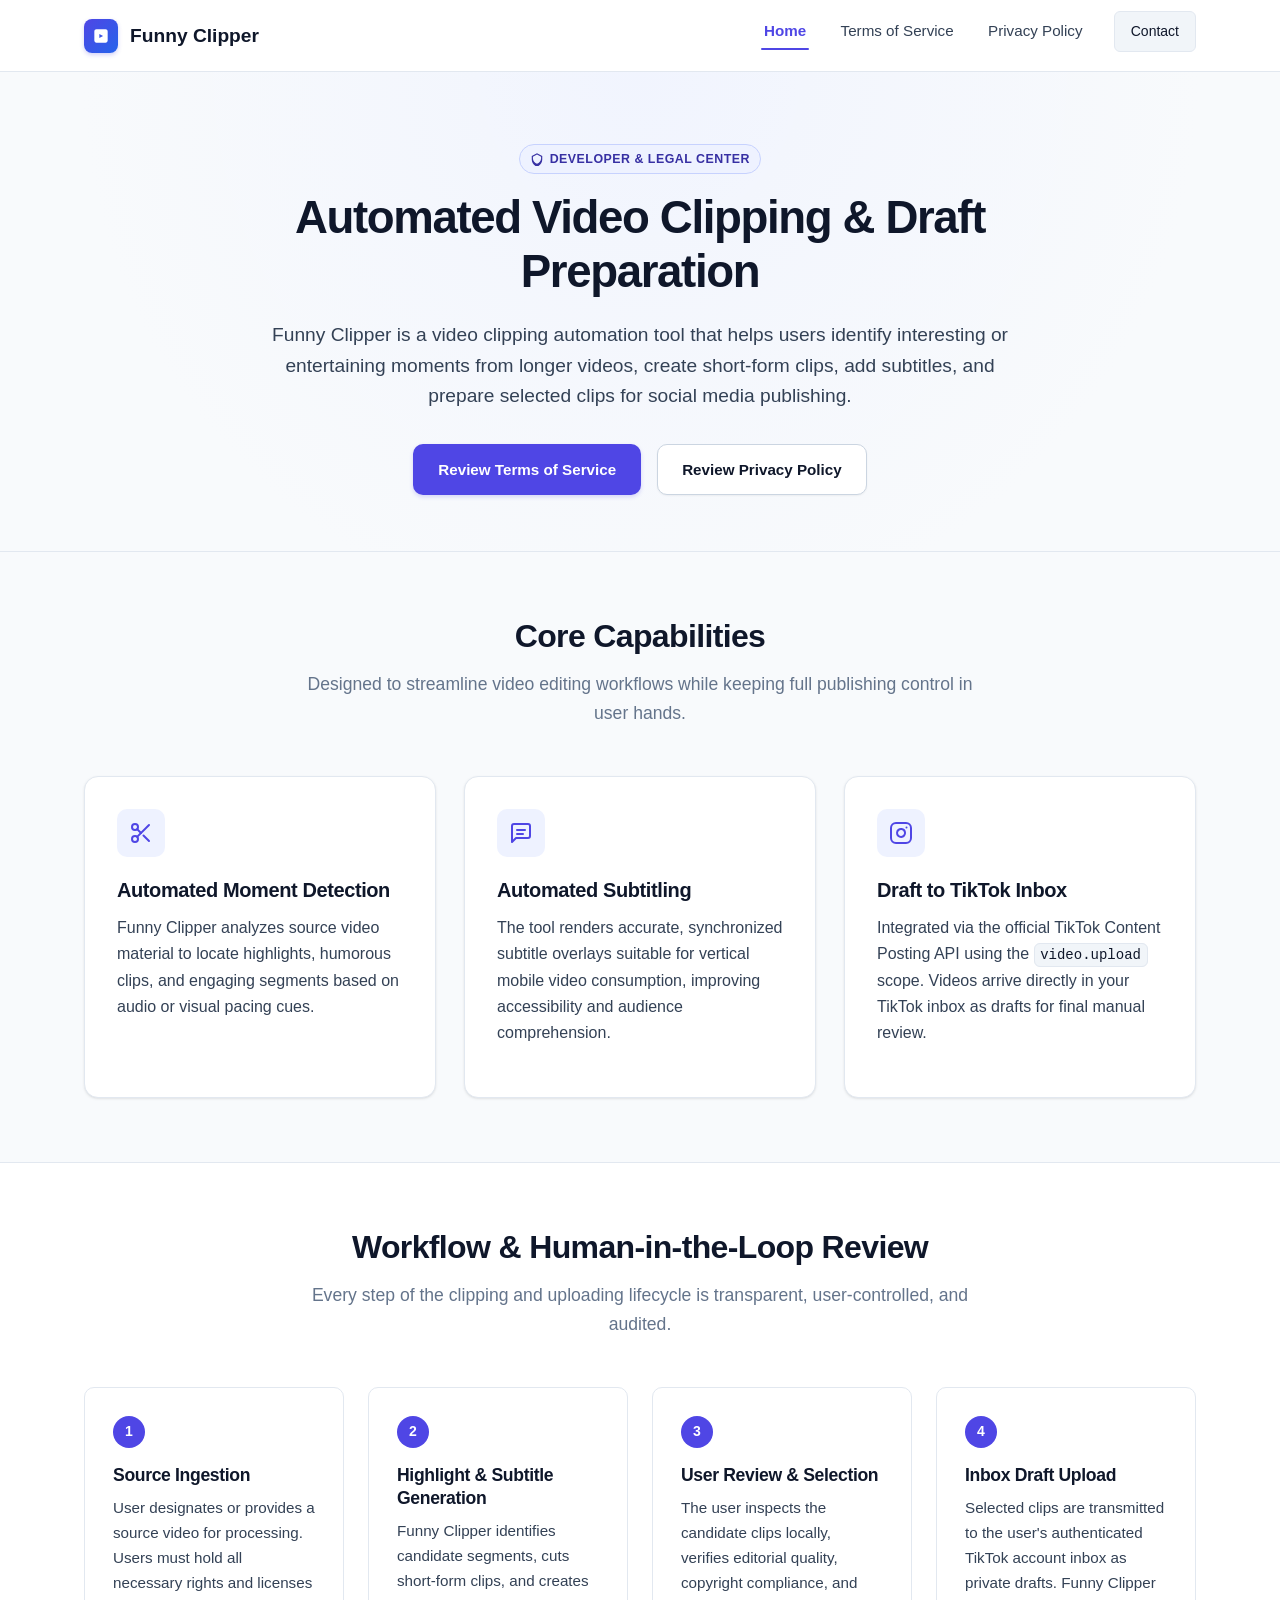
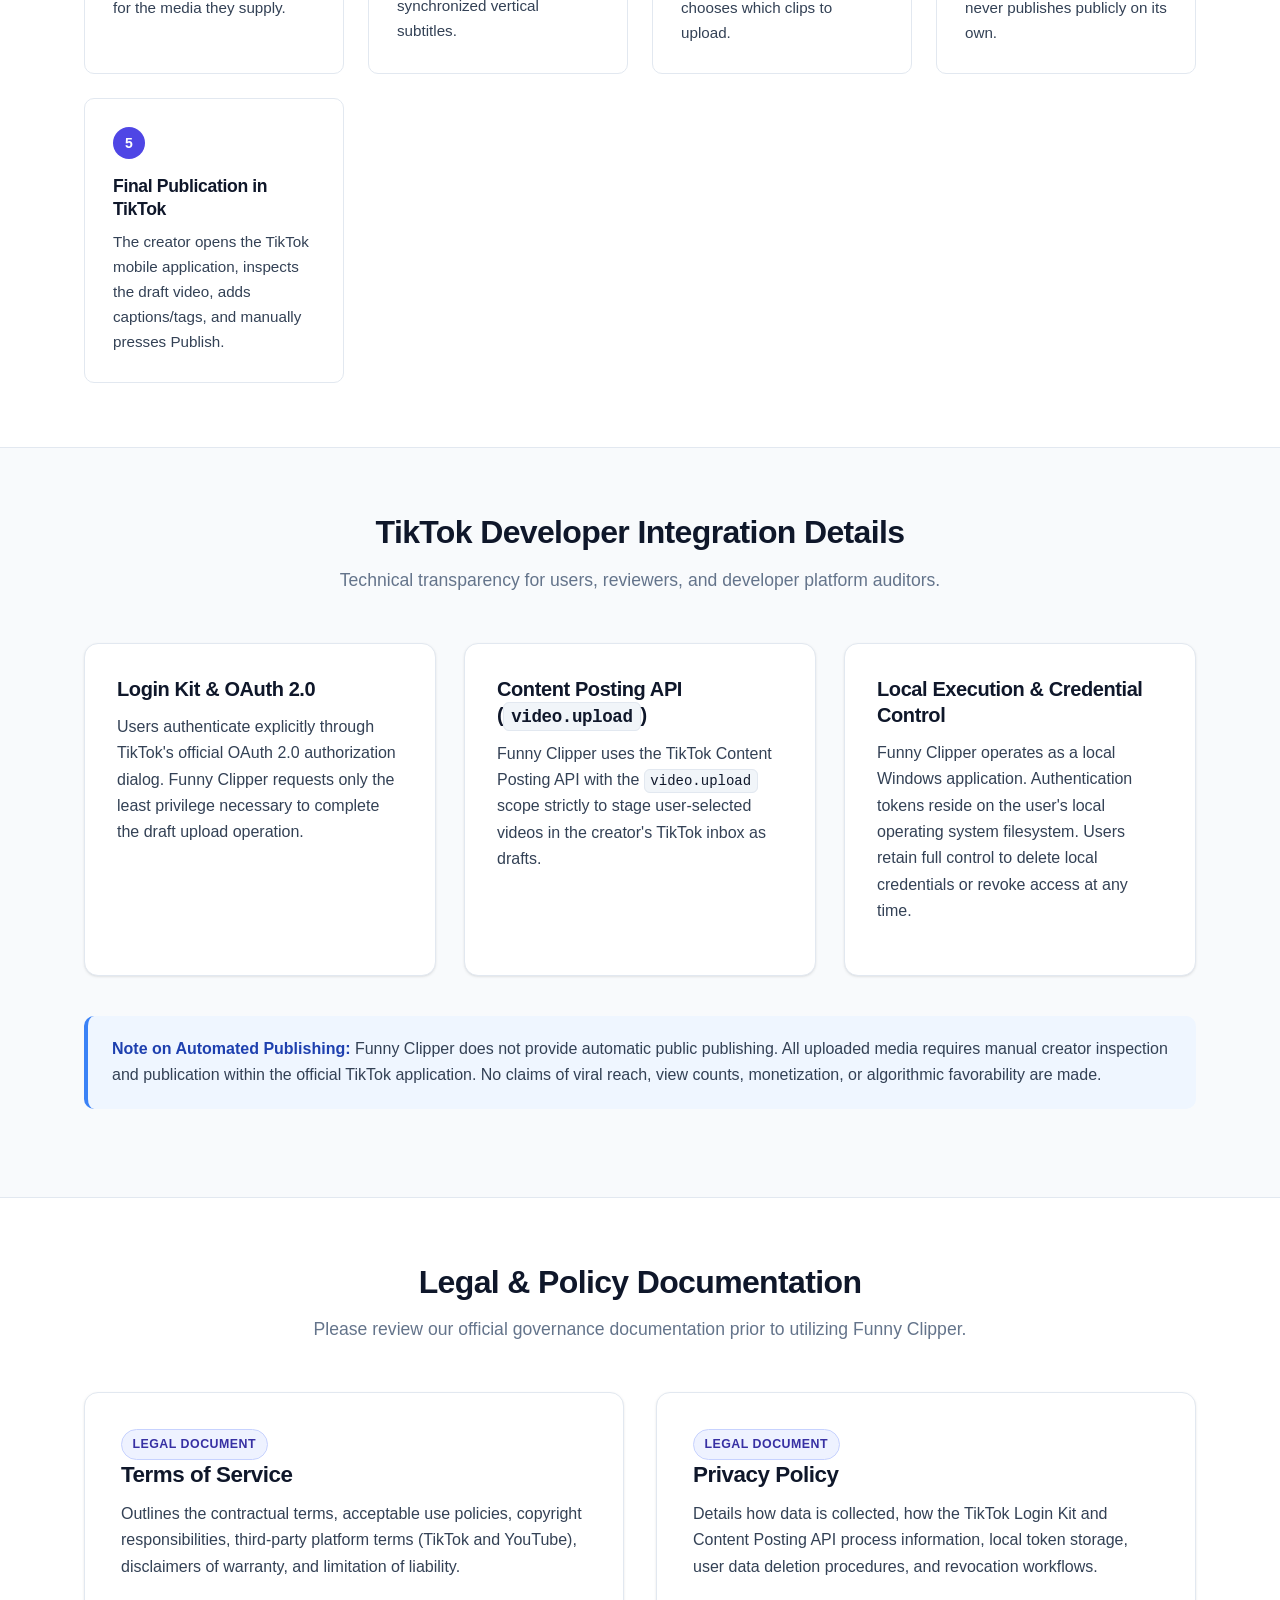
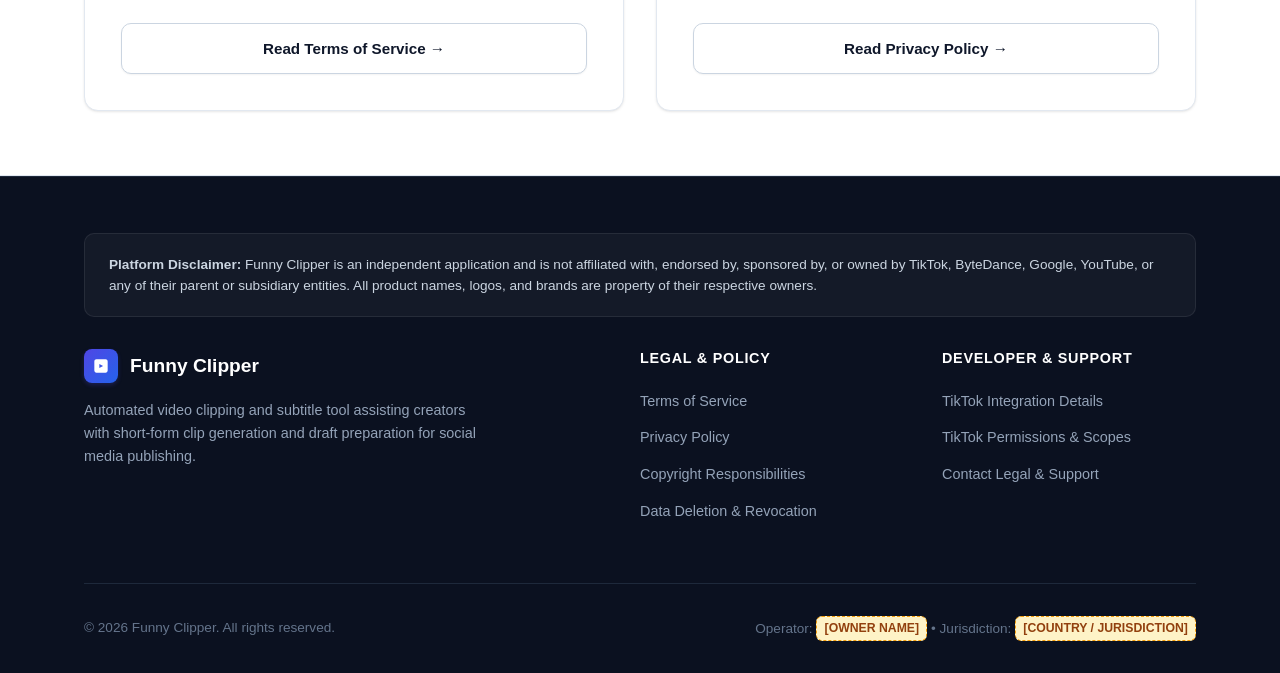
==== index.html @ 75d4d619 "-" ====
<!DOCTYPE html>
<html lang="en">
<head>
  <meta charset="UTF-8">
  <meta name="viewport" content="width=device-width, initial-scale=1.0">
  <title>Funny Clipper — Automated Video Clipping & Publishing Tool</title>
  <meta name="description" content="Funny Clipper is a video clipping automation tool that helps users identify interesting moments from longer videos, create short-form clips, add subtitles, and prepare selected clips for social media publishing.">
  
  <!-- Canonical Placeholder for GitHub Pages -->
  <!-- Replace [GITHUB_USERNAME] with your actual GitHub username upon deployment -->
  <link rel="canonical" href="https://[GITHUB_USERNAME].github.io/funny-clipper/">
  
  <!-- Open Graph Meta Tags -->
  <meta property="og:title" content="Funny Clipper — Automated Video Clipping & Publishing Tool">
  <meta property="og:description" content="Identify interesting moments from longer videos, create short-form clips, add subtitles, and prepare clips for social media publishing.">
  <meta property="og:type" content="website">
  <meta property="og:url" content="https://[GITHUB_USERNAME].github.io/funny-clipper/">
  <meta property="og:site_name" content="Funny Clipper">
  
  <!-- Favicon (Inline SVG Data URI) -->
  <link rel="icon" type="image/svg+xml" href="data:image/svg+xml,%3Csvg xmlns='http://www.w3.org/2000/svg' viewBox='0 0 24 24' fill='%234f46e5'%3E%3Cpath d='M19.5 7.5L14 2H6c-1.1 0-2 .9-2 2v16c0 1.1.9 2 2 2h12c1.1 0 2-.9 2-2V7.5zM14 3.5l4 4H14V3.5zM10.5 17.5v-7l5.5 3.5-5.5 3.5z'/%3E%3C/svg%3E">
  
  <!-- Stylesheet -->
  <link rel="stylesheet" href="assets/css/style.css">
</head>
<body>

  <!-- Site Header -->
  <header class="site-header">
    <div class="container header-container">
      <a href="index.html" class="brand-logo" aria-label="Funny Clipper Home">
        <span class="brand-icon">
          <svg viewBox="0 0 24 24" fill="currentColor" aria-hidden="true">
            <path d="M4 6.5C4 5.12 5.12 4 6.5 4h11C18.88 4 20 5.12 20 6.5v11c0 1.38-1.12 2.5-2.5 2.5h-11C5.12 20 4 18.88 4 17.5v-11zm6 3v5l4.5-2.5L10 9.5z"/>
          </svg>
        </span>
        <span>Funny Clipper</span>
      </a>

      <button class="nav-toggle" aria-label="Toggle navigation menu" aria-expanded="false">
        <svg width="24" height="24" viewBox="0 0 24 24" fill="none" stroke="currentColor" stroke-width="2" stroke-linecap="round" stroke-linejoin="round">
          <line x1="3" y1="12" x2="21" y2="12"></line>
          <line x1="3" y1="6" x2="21" y2="6"></line>
          <line x1="3" y1="18" x2="21" y2="18"></line>
        </svg>
      </button>

      <nav aria-label="Main Navigation">
        <ul class="nav-menu">
          <li><a href="index.html" class="nav-link active">Home</a></li>
          <li><a href="terms.html" class="nav-link">Terms of Service</a></li>
          <li><a href="privacy.html" class="nav-link">Privacy Policy</a></li>
          <li>
            <a href="terms.html#contact" class="nav-cta">
              <span>Contact</span>
            </a>
          </li>
        </ul>
      </nav>
    </div>
  </header>

  <main id="main-content">
    <!-- Hero Section -->
    <section class="hero-section">
      <div class="container hero-content">
        <div class="badge">
          <svg width="14" height="14" viewBox="0 0 24 24" fill="currentColor">
            <path d="M12 2L3 7v6c0 5.55 3.84 10.74 9 12 5.16-1.26 9-6.45 9-12V7l-9-5zm0 18c-3.75-1-6.9-4.75-7-9V8.3l7-3.89 7 3.89V11c-.1 4.25-3.25 8-7 9z"/>
          </svg>
          Developer &amp; Legal Center
        </div>
        <h1 class="hero-title">Automated Video Clipping &amp; Draft Preparation</h1>
        <p class="hero-subtitle">
          Funny Clipper is a video clipping automation tool that helps users identify interesting or entertaining moments from longer videos, create short-form clips, add subtitles, and prepare selected clips for social media publishing.
        </p>
        <div class="hero-actions">
          <a href="terms.html" class="btn btn-primary">Review Terms of Service</a>
          <a href="privacy.html" class="btn btn-secondary">Review Privacy Policy</a>
        </div>
      </div>
    </section>

    <!-- Product Overview Section -->
    <section class="section">
      <div class="container">
        <div class="section-header">
          <h2>Core Capabilities</h2>
          <p>Designed to streamline video editing workflows while keeping full publishing control in user hands.</p>
        </div>

        <div class="card-grid">
          <div class="feature-card">
            <div class="feature-icon-wrapper">
              <svg width="24" height="24" viewBox="0 0 24 24" fill="none" stroke="currentColor" stroke-width="2" stroke-linecap="round" stroke-linejoin="round">
                <circle cx="6" cy="6" r="3"></circle>
                <circle cx="6" cy="18" r="3"></circle>
                <line x1="20" y1="4" x2="8.12" y2="15.88"></line>
                <line x1="14.47" y1="14.48" x2="20" y2="20"></line>
                <line x1="8.12" y1="8.12" x2="12" y2="12"></line>
              </svg>
            </div>
            <h3>Automated Moment Detection</h3>
            <p>
              Funny Clipper analyzes source video material to locate highlights, humorous clips, and engaging segments based on audio or visual pacing cues.
            </p>
          </div>

          <div class="feature-card">
            <div class="feature-icon-wrapper">
              <svg width="24" height="24" viewBox="0 0 24 24" fill="none" stroke="currentColor" stroke-width="2" stroke-linecap="round" stroke-linejoin="round">
                <path d="M21 15a2 2 0 0 1-2 2H7l-4 4V5a2 2 0 0 1 2-2h14a2 2 0 0 1 2 2z"></path>
                <line x1="8" y1="9" x2="16" y2="9"></line>
                <line x1="8" y1="13" x2="14" y2="13"></line>
              </svg>
            </div>
            <h3>Automated Subtitling</h3>
            <p>
              The tool renders accurate, synchronized subtitle overlays suitable for vertical mobile video consumption, improving accessibility and audience comprehension.
            </p>
          </div>

          <div class="feature-card">
            <div class="feature-icon-wrapper">
              <svg width="24" height="24" viewBox="0 0 24 24" fill="none" stroke="currentColor" stroke-width="2" stroke-linecap="round" stroke-linejoin="round">
                <rect x="2" y="2" width="20" height="20" rx="5" ry="5"></rect>
                <path d="M16 11.37A4 4 0 1 1 12.63 8 4 4 0 0 1 16 11.37z"></path>
                <line x1="17.5" y1="6.5" x2="17.51" y2="6.5"></line>
              </svg>
            </div>
            <h3>Draft to TikTok Inbox</h3>
            <p>
              Integrated via the official TikTok Content Posting API using the <code>video.upload</code> scope. Videos arrive directly in your TikTok inbox as drafts for final manual review.
            </p>
          </div>
        </div>
      </div>
    </section>

    <!-- Workflow Section -->
    <section class="section section-alt">
      <div class="container">
        <div class="section-header">
          <h2>Workflow &amp; Human-in-the-Loop Review</h2>
          <p>Every step of the clipping and uploading lifecycle is transparent, user-controlled, and audited.</p>
        </div>

        <div class="workflow-grid">
          <div class="workflow-step">
            <div class="step-number">1</div>
            <h3>Source Ingestion</h3>
            <p>User designates or provides a source video for processing. Users must hold all necessary rights and licenses for the media they supply.</p>
          </div>

          <div class="workflow-step">
            <div class="step-number">2</div>
            <h3>Highlight &amp; Subtitle Generation</h3>
            <p>Funny Clipper identifies candidate segments, cuts short-form clips, and creates synchronized vertical subtitles.</p>
          </div>

          <div class="workflow-step">
            <div class="step-number">3</div>
            <h3>User Review &amp; Selection</h3>
            <p>The user inspects the candidate clips locally, verifies editorial quality, copyright compliance, and chooses which clips to upload.</p>
          </div>

          <div class="workflow-step">
            <div class="step-number">4</div>
            <h3>Inbox Draft Upload</h3>
            <p>Selected clips are transmitted to the user's authenticated TikTok account inbox as private drafts. Funny Clipper never publishes publicly on its own.</p>
          </div>

          <div class="workflow-step">
            <div class="step-number">5</div>
            <h3>Final Publication in TikTok</h3>
            <p>The creator opens the TikTok mobile application, inspects the draft video, adds captions/tags, and manually presses Publish.</p>
          </div>
        </div>
      </div>
    </section>

    <!-- TikTok Integration Architecture -->
    <section class="section">
      <div class="container">
        <div class="section-header">
          <h2>TikTok Developer Integration Details</h2>
          <p>Technical transparency for users, reviewers, and developer platform auditors.</p>
        </div>

        <div class="card-grid">
          <div class="feature-card">
            <h3>Login Kit &amp; OAuth 2.0</h3>
            <p>
              Users authenticate explicitly through TikTok's official OAuth 2.0 authorization dialog. Funny Clipper requests only the least privilege necessary to complete the draft upload operation.
            </p>
          </div>

          <div class="feature-card">
            <h3>Content Posting API (<code>video.upload</code>)</h3>
            <p>
              Funny Clipper uses the TikTok Content Posting API with the <code>video.upload</code> scope strictly to stage user-selected videos in the creator's TikTok inbox as drafts.
            </p>
          </div>

          <div class="feature-card">
            <h3>Local Execution &amp; Credential Control</h3>
            <p>
              Funny Clipper operates as a local Windows application. Authentication tokens reside on the user's local operating system filesystem. Users retain full control to delete local credentials or revoke access at any time.
            </p>
          </div>
        </div>

        <div class="callout callout-info" style="margin-top: 2.5rem;">
          <p>
            <strong>Note on Automated Publishing:</strong> Funny Clipper does not provide automatic public publishing. All uploaded media requires manual creator inspection and publication within the official TikTok application. No claims of viral reach, view counts, monetization, or algorithmic favorability are made.
          </p>
        </div>
      </div>
    </section>

    <!-- Legal Documentation Directory -->
    <section class="section section-alt">
      <div class="container">
        <div class="section-header">
          <h2>Legal &amp; Policy Documentation</h2>
          <p>Please review our official governance documentation prior to utilizing Funny Clipper.</p>
        </div>

        <div class="legal-nav-grid">
          <div class="legal-card">
            <div>
              <span class="badge">Legal Document</span>
              <h3>Terms of Service</h3>
              <p>
                Outlines the contractual terms, acceptable use policies, copyright responsibilities, third-party platform terms (TikTok and YouTube), disclaimers of warranty, and limitation of liability.
              </p>
            </div>
            <a href="terms.html" class="btn btn-secondary" style="margin-top: 1.5rem;">Read Terms of Service &rarr;</a>
          </div>

          <div class="legal-card">
            <div>
              <span class="badge">Legal Document</span>
              <h3>Privacy Policy</h3>
              <p>
                Details how data is collected, how the TikTok Login Kit and Content Posting API process information, local token storage, user data deletion procedures, and revocation workflows.
              </p>
            </div>
            <a href="privacy.html" class="btn btn-secondary" style="margin-top: 1.5rem;">Read Privacy Policy &rarr;</a>
          </div>
        </div>
      </div>
    </section>
  </main>

  <!-- Back to Top Button -->
  <button class="back-to-top" aria-label="Back to top">
    <svg viewBox="0 0 24 24" fill="none" stroke="currentColor" stroke-width="2.5" stroke-linecap="round" stroke-linejoin="round">
      <polyline points="18 15 12 9 6 15"></polyline>
    </svg>
  </button>

  <!-- Site Footer -->
  <footer class="site-footer">
    <div class="container">
      <!-- Legal Disclaimer Banner -->
      <div class="footer-disclaimer-box">
        <p>
          <strong>Platform Disclaimer:</strong> Funny Clipper is an independent application and is not affiliated with, endorsed by, sponsored by, or owned by TikTok, ByteDance, Google, YouTube, or any of their parent or subsidiary entities. All product names, logos, and brands are property of their respective owners.
        </p>
      </div>

      <div class="footer-grid">
        <div class="footer-brand">
          <a href="index.html" class="brand-logo">
            <span class="brand-icon">
              <svg viewBox="0 0 24 24" fill="currentColor">
                <path d="M4 6.5C4 5.12 5.12 4 6.5 4h11C18.88 4 20 5.12 20 6.5v11c0 1.38-1.12 2.5-2.5 2.5h-11C5.12 20 4 18.88 4 17.5v-11zm6 3v5l4.5-2.5L10 9.5z"/>
              </svg>
            </span>
            <span>Funny Clipper</span>
          </a>
          <p>
            Automated video clipping and subtitle tool assisting creators with short-form clip generation and draft preparation for social media publishing.
          </p>
        </div>

        <div class="footer-nav-col">
          <h4>Legal &amp; Policy</h4>
          <ul class="footer-links">
            <li><a href="terms.html">Terms of Service</a></li>
            <li><a href="privacy.html">Privacy Policy</a></li>
            <li><a href="terms.html#copyright">Copyright Responsibilities</a></li>
            <li><a href="privacy.html#deletion">Data Deletion &amp; Revocation</a></li>
          </ul>
        </div>

        <div class="footer-nav-col">
          <h4>Developer &amp; Support</h4>
          <ul class="footer-links">
            <li><a href="terms.html#tiktok">TikTok Integration Details</a></li>
            <li><a href="privacy.html#tiktok-permissions">TikTok Permissions &amp; Scopes</a></li>
            <li><a href="terms.html#contact">Contact Legal &amp; Support</a></li>
          </ul>
        </div>
      </div>

      <div class="footer-bottom">
        <div>
          &copy; <span id="current-year">2026</span> Funny Clipper. All rights reserved.
        </div>
        <div>
          Operator: <span class="placeholder">[OWNER NAME]</span> &bull; Jurisdiction: <span class="placeholder">[COUNTRY / JURISDICTION]</span>
        </div>
      </div>
    </div>
  </footer>

  <script src="assets/js/main.js"></script>
</body>
</html>
---- assets/css/style.css ----
/* ==========================================================================
   Funny Clipper — Legal & Documentation Website Stylesheet
   Design: Modern SaaS, Minimalist, Dark Navy Typography, Purple/Blue Accent
   Compatible with GitHub Pages static hosting
   ========================================================================== */

/* --------------------------------------------------------------------------
   CSS Variables & Design Tokens
   -------------------------------------------------------------------------- */
:root {
  --bg-body: #f8fafc;
  --bg-surface: #ffffff;
  --bg-surface-elevated: #f1f5f9;
  --bg-surface-subtle: #f8fafc;
  
  --text-primary: #0f172a;       /* Dark navy primary */
  --text-secondary: #334155;     /* Dark navy slate secondary */
  --text-muted: #64748b;         /* Muted slate */
  --text-inverse: #ffffff;
  
  --primary: #4f46e5;           /* Indigo accent */
  --primary-hover: #4338ca;
  --primary-light: #eef2ff;
  --primary-border: #c7d2fe;
  
  --accent: #2563eb;            /* Subtle blue secondary accent */
  --accent-light: #eff6ff;
  
  --border-light: #e2e8f0;
  --border-medium: #cbd5e1;
  --border-focus: #4f46e5;
  
  --badge-bg: #eef2ff;
  --badge-text: #3730a3;
  --placeholder-bg: #fef3c7;
  --placeholder-text: #92400e;
  --placeholder-border: #f59e0b;
  
  --callout-info-bg: #eff6ff;
  --callout-info-border: #3b82f6;
  --callout-warning-bg: #fffbeb;
  --callout-warning-border: #f59e0b;
  
  --shadow-xs: 0 1px 2px 0 rgb(0 0 0 / 0.05);
  --shadow-sm: 0 1px 3px 0 rgb(0 0 0 / 0.08), 0 1px 2px -1px rgb(0 0 0 / 0.08);
  --shadow-md: 0 4px 6px -1px rgb(0 0 0 / 0.07), 0 2px 4px -2px rgb(0 0 0 / 0.07);
  --shadow-lg: 0 10px 15px -3px rgb(0 0 0 / 0.08), 0 4px 6px -4px rgb(0 0 0 / 0.08);
  
  --font-family-base: -apple-system, BlinkMacSystemFont, "Segoe UI", Roboto, "Helvetica Neue", Arial, sans-serif;
  --font-family-mono: ui-monospace, SFMono-Regular, Menlo, Monaco, Consolas, "Liberation Mono", "Courier New", monospace;
  
  --container-max-width: 1160px;
  --legal-container-width: 1200px;
  --header-height: 72px;
  --radius-sm: 6px;
  --radius-md: 10px;
  --radius-lg: 14px;
}

/* --------------------------------------------------------------------------
   Reset & Base Styles
   -------------------------------------------------------------------------- */
*, *::before, *::after {
  box-sizing: border-box;
  margin: 0;
  padding: 0;
}

html {
  font-size: 16px;
  scroll-behavior: smooth;
  scroll-padding-top: 90px;
  -webkit-text-size-adjust: 100%;
}

body {
  font-family: var(--font-family-base);
  color: var(--text-primary);
  background-color: var(--bg-body);
  line-height: 1.65;
  font-weight: 400;
  display: flex;
  flex-direction: column;
  min-height: 100vh;
  -webkit-font-smoothing: antialiased;
  -moz-osx-font-smoothing: grayscale;
}

img, svg {
  display: block;
  max-width: 100%;
}

a {
  color: var(--primary);
  text-decoration: none;
  transition: color 0.15s ease, border-color 0.15s ease;
}

a:hover {
  color: var(--primary-hover);
}

p {
  margin-bottom: 1.15rem;
  color: var(--text-secondary);
}

h1, h2, h3, h4, h5, h6 {
  color: var(--text-primary);
  line-height: 1.3;
  font-weight: 700;
  letter-spacing: -0.02em;
}

h1 { font-size: 2.25rem; margin-bottom: 1rem; }
h2 { font-size: 1.65rem; margin-top: 2rem; margin-bottom: 0.85rem; }
h3 { font-size: 1.25rem; margin-top: 1.5rem; margin-bottom: 0.5rem; }
h4 { font-size: 1.05rem; margin-top: 1.25rem; margin-bottom: 0.5rem; }

ul, ol {
  margin-bottom: 1.25rem;
  padding-left: 1.5rem;
  color: var(--text-secondary);
}

li {
  margin-bottom: 0.5rem;
}

code {
  font-family: var(--font-family-mono);
  font-size: 0.875em;
  background-color: var(--bg-surface-elevated);
  padding: 0.2em 0.4em;
  border-radius: var(--radius-sm);
  color: var(--text-primary);
  border: 1px solid var(--border-light);
}

/* --------------------------------------------------------------------------
   Layout & Container
   -------------------------------------------------------------------------- */
.container {
  width: 100%;
  max-width: var(--container-max-width);
  margin-left: auto;
  margin-right: auto;
  padding-left: 1.5rem;
  padding-right: 1.5rem;
}

.legal-container {
  width: 100%;
  max-width: var(--legal-container-width);
  margin-left: auto;
  margin-right: auto;
  padding-left: 1.5rem;
  padding-right: 1.5rem;
}

main {
  flex: 1 0 auto;
}

/* --------------------------------------------------------------------------
   Header & Navigation
   -------------------------------------------------------------------------- */
.site-header {
  position: sticky;
  top: 0;
  z-index: 1000;
  background-color: rgba(255, 255, 255, 0.94);
  backdrop-filter: blur(8px);
  -webkit-backdrop-filter: blur(8px);
  border-bottom: 1px solid var(--border-light);
  height: var(--header-height);
}

.header-container {
  display: flex;
  align-items: center;
  justify-content: space-between;
  height: 100%;
}

.brand-logo {
  display: flex;
  align-items: center;
  gap: 0.75rem;
  font-weight: 700;
  font-size: 1.2rem;
  color: var(--text-primary);
  text-decoration: none;
}

.brand-icon {
  width: 34px;
  height: 34px;
  background: linear-gradient(135deg, var(--primary) 0%, var(--accent) 100%);
  color: white;
  border-radius: 8px;
  display: flex;
  align-items: center;
  justify-content: center;
  box-shadow: 0 2px 4px rgba(79, 70, 229, 0.25);
}

.brand-icon svg {
  width: 20px;
  height: 20px;
}

.nav-menu {
  display: flex;
  align-items: center;
  gap: 1.75rem;
  list-style: none;
  padding: 0;
  margin: 0;
}

.nav-link {
  color: var(--text-secondary);
  font-weight: 500;
  font-size: 0.95rem;
  padding: 0.4rem 0.2rem;
  position: relative;
  transition: color 0.15s ease;
}

.nav-link:hover {
  color: var(--primary);
}

.nav-link.active {
  color: var(--primary);
  font-weight: 600;
}

.nav-link.active::after {
  content: "";
  position: absolute;
  bottom: -4px;
  left: 0;
  width: 100%;
  height: 2px;
  background-color: var(--primary);
  border-radius: 2px;
}

.nav-cta {
  display: inline-flex;
  align-items: center;
  gap: 0.4rem;
  padding: 0.5rem 1rem;
  border-radius: var(--radius-sm);
  background-color: var(--bg-surface-elevated);
  color: var(--text-primary);
  border: 1px solid var(--border-light);
  font-size: 0.875rem;
  font-weight: 500;
  transition: all 0.15s ease;
}

.nav-cta:hover {
  background-color: var(--border-light);
  color: var(--text-primary);
}

.nav-toggle {
  display: none;
  background: none;
  border: none;
  cursor: pointer;
  padding: 0.5rem;
  color: var(--text-primary);
}

/* --------------------------------------------------------------------------
   Badges, Callouts & Placeholders
   -------------------------------------------------------------------------- */
.badge {
  display: inline-flex;
  align-items: center;
  gap: 0.35rem;
  padding: 0.25rem 0.65rem;
  font-size: 0.775rem;
  font-weight: 600;
  text-transform: uppercase;
  letter-spacing: 0.04em;
  border-radius: 9999px;
  background-color: var(--badge-bg);
  color: var(--badge-text);
  border: 1px solid var(--primary-border);
}

.placeholder {
  display: inline-block;
  background-color: var(--placeholder-bg);
  color: var(--placeholder-text);
  border: 1px dashed var(--placeholder-border);
  padding: 0.1rem 0.45rem;
  border-radius: var(--radius-sm);
  font-weight: 600;
  font-size: 0.9em;
}

.callout {
  padding: 1.25rem 1.5rem;
  border-radius: var(--radius-md);
  margin: 1.5rem 0;
  border-left: 4px solid var(--border-medium);
  background-color: var(--bg-surface-elevated);
}

.callout p:last-child {
  margin-bottom: 0;
}

.callout-info {
  background-color: var(--callout-info-bg);
  border-left-color: var(--callout-info-border);
}

.callout-info strong {
  color: #1e40af;
}

.callout-warning {
  background-color: var(--callout-warning-bg);
  border-left-color: var(--callout-warning-border);
}

.callout-warning strong {
  color: #92400e;
}

/* --------------------------------------------------------------------------
   Homepage Sections
   -------------------------------------------------------------------------- */
.hero-section {
  padding: 4.5rem 0 3.5rem;
  text-align: center;
  background: radial-gradient(circle at 50% 0%, rgba(238, 242, 255, 0.7) 0%, rgba(248, 250, 252, 0) 70%);
  border-bottom: 1px solid var(--border-light);
}

.hero-content {
  max-width: 800px;
  margin: 0 auto;
}

.hero-title {
  font-size: 2.85rem;
  font-weight: 800;
  letter-spacing: -0.03em;
  color: var(--text-primary);
  margin-top: 1rem;
  margin-bottom: 1.25rem;
  line-height: 1.2;
}

.hero-subtitle {
  font-size: 1.2rem;
  color: var(--text-secondary);
  line-height: 1.6;
  margin-bottom: 2rem;
}

.hero-actions {
  display: flex;
  justify-content: center;
  gap: 1rem;
  flex-wrap: wrap;
}

.btn {
  display: inline-flex;
  align-items: center;
  justify-content: center;
  gap: 0.5rem;
  font-weight: 600;
  font-size: 0.95rem;
  padding: 0.75rem 1.5rem;
  border-radius: var(--radius-md);
  cursor: pointer;
  transition: all 0.15s ease;
  text-decoration: none;
  border: 1px solid transparent;
}

.btn-primary {
  background-color: var(--primary);
  color: var(--text-inverse);
  box-shadow: 0 2px 4px rgba(79, 70, 229, 0.2);
}

.btn-primary:hover {
  background-color: var(--primary-hover);
  color: var(--text-inverse);
}

.btn-secondary {
  background-color: var(--bg-surface);
  color: var(--text-primary);
  border-color: var(--border-medium);
  box-shadow: var(--shadow-xs);
}

.btn-secondary:hover {
  background-color: var(--bg-surface-elevated);
  border-color: var(--text-muted);
  color: var(--text-primary);
}

/* Feature & Architecture Cards */
.section {
  padding: 4rem 0;
}

.section-alt {
  background-color: var(--bg-surface);
  border-top: 1px solid var(--border-light);
  border-bottom: 1px solid var(--border-light);
}

.section-header {
  text-align: center;
  max-width: 700px;
  margin: 0 auto 3rem;
}

.section-header h2 {
  font-size: 2rem;
  margin-top: 0;
  margin-bottom: 0.75rem;
}

.section-header p {
  font-size: 1.1rem;
  color: var(--text-muted);
}

.card-grid {
  display: grid;
  grid-template-columns: repeat(auto-fit, minmax(320px, 1fr));
  gap: 1.75rem;
}

.feature-card {
  background-color: var(--bg-surface);
  border: 1px solid var(--border-light);
  border-radius: var(--radius-lg);
  padding: 2rem;
  box-shadow: var(--shadow-sm);
  transition: transform 0.15s ease, box-shadow 0.15s ease;
}

.feature-card:hover {
  box-shadow: var(--shadow-md);
}

.feature-icon-wrapper {
  width: 48px;
  height: 48px;
  border-radius: var(--radius-md);
  background-color: var(--primary-light);
  color: var(--primary);
  display: flex;
  align-items: center;
  justify-content: center;
  margin-bottom: 1.25rem;
}

.feature-card h3 {
  margin-top: 0;
  font-size: 1.25rem;
  margin-bottom: 0.75rem;
}

/* Workflow Step Items */
.workflow-grid {
  display: grid;
  grid-template-columns: repeat(auto-fit, minmax(240px, 1fr));
  gap: 1.5rem;
  margin-top: 2rem;
}

.workflow-step {
  background-color: var(--bg-surface);
  border: 1px solid var(--border-light);
  border-radius: var(--radius-md);
  padding: 1.75rem;
  position: relative;
}

.step-number {
  width: 32px;
  height: 32px;
  border-radius: 50%;
  background-color: var(--primary);
  color: white;
  display: flex;
  align-items: center;
  justify-content: center;
  font-weight: 700;
  font-size: 0.875rem;
  margin-bottom: 1rem;
}

.workflow-step h3 {
  font-size: 1.1rem;
  margin-top: 0;
  margin-bottom: 0.5rem;
}

.workflow-step p {
  font-size: 0.95rem;
  margin-bottom: 0;
}

/* Legal Card Grid for quick navigation */
.legal-nav-grid {
  display: grid;
  grid-template-columns: repeat(auto-fit, minmax(320px, 1fr));
  gap: 2rem;
}

.legal-card {
  background-color: var(--bg-surface);
  border: 1px solid var(--border-light);
  border-radius: var(--radius-lg);
  padding: 2.25rem;
  display: flex;
  flex-direction: column;
  justify-content: space-between;
  box-shadow: var(--shadow-sm);
}

.legal-card h3 {
  margin-top: 0;
  font-size: 1.4rem;
  margin-bottom: 0.75rem;
}

.legal-card p {
  flex-grow: 1;
}

/* --------------------------------------------------------------------------
   Legal Document Layout (terms.html & privacy.html)
   -------------------------------------------------------------------------- */
.legal-header {
  padding: 3rem 0 2.5rem;
  background-color: var(--bg-surface);
  border-bottom: 1px solid var(--border-light);
}

.legal-header-meta {
  display: flex;
  align-items: center;
  gap: 1.5rem;
  flex-wrap: wrap;
  margin-top: 1rem;
  font-size: 0.9rem;
  color: var(--text-muted);
}

.legal-header-meta span {
  display: flex;
  align-items: center;
  gap: 0.4rem;
}

.legal-content-wrapper {
  display: grid;
  grid-template-columns: 290px 1fr;
  gap: 3.5rem;
  padding: 3rem 0 5rem;
  align-items: start;
}

/* Sticky Table of Contents Sidebar */
.legal-toc-sidebar {
  position: sticky;
  top: 96px;
  background-color: var(--bg-surface);
  border: 1px solid var(--border-light);
  border-radius: var(--radius-lg);
  padding: 1.5rem;
  max-height: calc(100vh - 120px);
  overflow-y: auto;
  box-shadow: var(--shadow-xs);
}

.toc-title {
  font-size: 0.85rem;
  text-transform: uppercase;
  letter-spacing: 0.05em;
  font-weight: 700;
  color: var(--text-muted);
  margin-bottom: 1rem;
  padding-bottom: 0.5rem;
  border-bottom: 1px solid var(--border-light);
}

.toc-list {
  list-style: none;
  padding: 0;
  margin: 0;
}

.toc-item {
  margin-bottom: 0.35rem;
}

.toc-link {
  display: block;
  font-size: 0.85rem;
  color: var(--text-secondary);
  padding: 0.3rem 0.5rem;
  border-radius: var(--radius-sm);
  line-height: 1.4;
  transition: all 0.15s ease;
}

.toc-link:hover {
  background-color: var(--bg-surface-elevated);
  color: var(--primary);
}

.toc-link.active {
  background-color: var(--primary-light);
  color: var(--primary);
  font-weight: 600;
}

/* Legal Article Body */
.legal-article {
  min-width: 0;
  background-color: var(--bg-surface);
  border: 1px solid var(--border-light);
  border-radius: var(--radius-lg);
  padding: 3rem;
  box-shadow: var(--shadow-sm);
}

.legal-section {
  padding-top: 1rem;
  margin-bottom: 2.75rem;
  border-bottom: 1px solid var(--border-light);
  padding-bottom: 2.5rem;
}

.legal-section:last-child {
  border-bottom: none;
  margin-bottom: 0;
  padding-bottom: 0;
}

.legal-section h2 {
  font-size: 1.5rem;
  margin-top: 0;
  margin-bottom: 1.25rem;
  color: var(--text-primary);
  display: flex;
  align-items: baseline;
  gap: 0.5rem;
}

.section-anchor {
  color: var(--border-medium);
  font-weight: 400;
  font-size: 0.85em;
  text-decoration: none;
  opacity: 0;
  transition: opacity 0.15s ease;
}

.legal-section h2:hover .section-anchor {
  opacity: 1;
}

.legal-section h2 .section-anchor:hover {
  color: var(--primary);
}

.legal-section h3 {
  font-size: 1.15rem;
  margin-top: 1.75rem;
  margin-bottom: 0.65rem;
}

.legal-section p, .legal-section li {
  line-height: 1.7;
}

.key-highlights-box {
  background-color: var(--bg-surface-elevated);
  border: 1px solid var(--border-light);
  border-radius: var(--radius-md);
  padding: 1.5rem;
  margin-bottom: 2.5rem;
}

.key-highlights-box h3 {
  margin-top: 0;
  font-size: 1rem;
  text-transform: uppercase;
  letter-spacing: 0.04em;
  color: var(--text-secondary);
  margin-bottom: 0.75rem;
}

/* --------------------------------------------------------------------------
   Back to Top Button
   -------------------------------------------------------------------------- */
.back-to-top {
  position: fixed;
  bottom: 28px;
  right: 28px;
  width: 44px;
  height: 44px;
  background-color: var(--text-primary);
  color: white;
  border-radius: 50%;
  border: none;
  display: flex;
  align-items: center;
  justify-content: center;
  cursor: pointer;
  box-shadow: var(--shadow-lg);
  opacity: 0;
  visibility: hidden;
  transition: opacity 0.2s ease, visibility 0.2s ease, transform 0.2s ease;
  z-index: 900;
}

.back-to-top.visible {
  opacity: 0.9;
  visibility: visible;
}

.back-to-top:hover {
  opacity: 1;
  transform: translateY(-2px);
  background-color: var(--primary);
}

.back-to-top svg {
  width: 20px;
  height: 20px;
}

/* --------------------------------------------------------------------------
   Footer
   -------------------------------------------------------------------------- */
.site-footer {
  background-color: #0b1120;
  color: #94a3b8;
  border-top: 1px solid #1e293b;
  padding: 3.5rem 0 2rem;
  margin-top: auto;
}

.footer-grid {
  display: grid;
  grid-template-columns: 2fr 1fr 1fr;
  gap: 3rem;
  margin-bottom: 3rem;
}

.footer-brand {
  max-width: 400px;
}

.footer-brand .brand-logo {
  color: white;
  margin-bottom: 1rem;
}

.footer-brand p {
  color: #94a3b8;
  font-size: 0.9rem;
  line-height: 1.6;
}

.footer-nav-col h4 {
  color: white;
  font-size: 0.9rem;
  text-transform: uppercase;
  letter-spacing: 0.05em;
  margin-top: 0;
  margin-bottom: 1.25rem;
}

.footer-links {
  list-style: none;
  padding: 0;
  margin: 0;
}

.footer-links li {
  margin-bottom: 0.65rem;
}

.footer-links a {
  color: #94a3b8;
  font-size: 0.9rem;
  transition: color 0.15s ease;
}

.footer-links a:hover {
  color: white;
}

.footer-disclaimer-box {
  background-color: rgba(255, 255, 255, 0.04);
  border: 1px solid rgba(255, 255, 255, 0.08);
  border-radius: var(--radius-md);
  padding: 1.25rem 1.5rem;
  margin-bottom: 2rem;
}

.footer-disclaimer-box p {
  color: #cbd5e1;
  font-size: 0.85rem;
  margin-bottom: 0;
  line-height: 1.55;
}

.footer-bottom {
  display: flex;
  align-items: center;
  justify-content: space-between;
  padding-top: 2rem;
  border-top: 1px solid #1e293b;
  font-size: 0.85rem;
  color: #64748b;
  flex-wrap: wrap;
  gap: 1rem;
}

.footer-bottom a {
  color: #94a3b8;
}

.footer-bottom a:hover {
  color: white;
}

/* --------------------------------------------------------------------------
   Responsive Breakpoints
   -------------------------------------------------------------------------- */
@media (max-width: 960px) {
  .legal-content-wrapper {
    grid-template-columns: 1fr;
    gap: 2rem;
  }
  
  .legal-toc-sidebar {
    position: static;
    max-height: none;
  }
  
  .hero-title {
    font-size: 2.25rem;
  }
  
  .footer-grid {
    grid-template-columns: 1fr;
    gap: 2rem;
  }
}

@media (max-width: 768px) {
  .nav-menu {
    position: absolute;
    top: var(--header-height);
    left: 0;
    right: 0;
    background-color: var(--bg-surface);
    border-bottom: 1px solid var(--border-light);
    flex-direction: column;
    align-items: flex-start;
    padding: 1.25rem 1.5rem;
    gap: 1rem;
    box-shadow: var(--shadow-lg);
    display: none;
  }

  .nav-menu.open {
    display: flex;
  }

  .nav-toggle {
    display: block;
  }

  .legal-article {
    padding: 1.75rem;
  }

  .hero-title {
    font-size: 1.85rem;
  }

  .hero-subtitle {
    font-size: 1.05rem;
  }

  .card-grid, .workflow-grid, .legal-nav-grid {
    grid-template-columns: 1fr;
  }
}

/* --------------------------------------------------------------------------
   Print Styles
   -------------------------------------------------------------------------- */
@media print {
  .site-header, .legal-toc-sidebar, .back-to-top, .site-footer {
    display: none !important;
  }
  
  body {
    background: white;
    color: black;
  }
  
  .legal-content-wrapper {
    display: block;
    padding: 0;
  }
  
  .legal-article {
    border: none;
    box-shadow: none;
    padding: 0;
  }
}
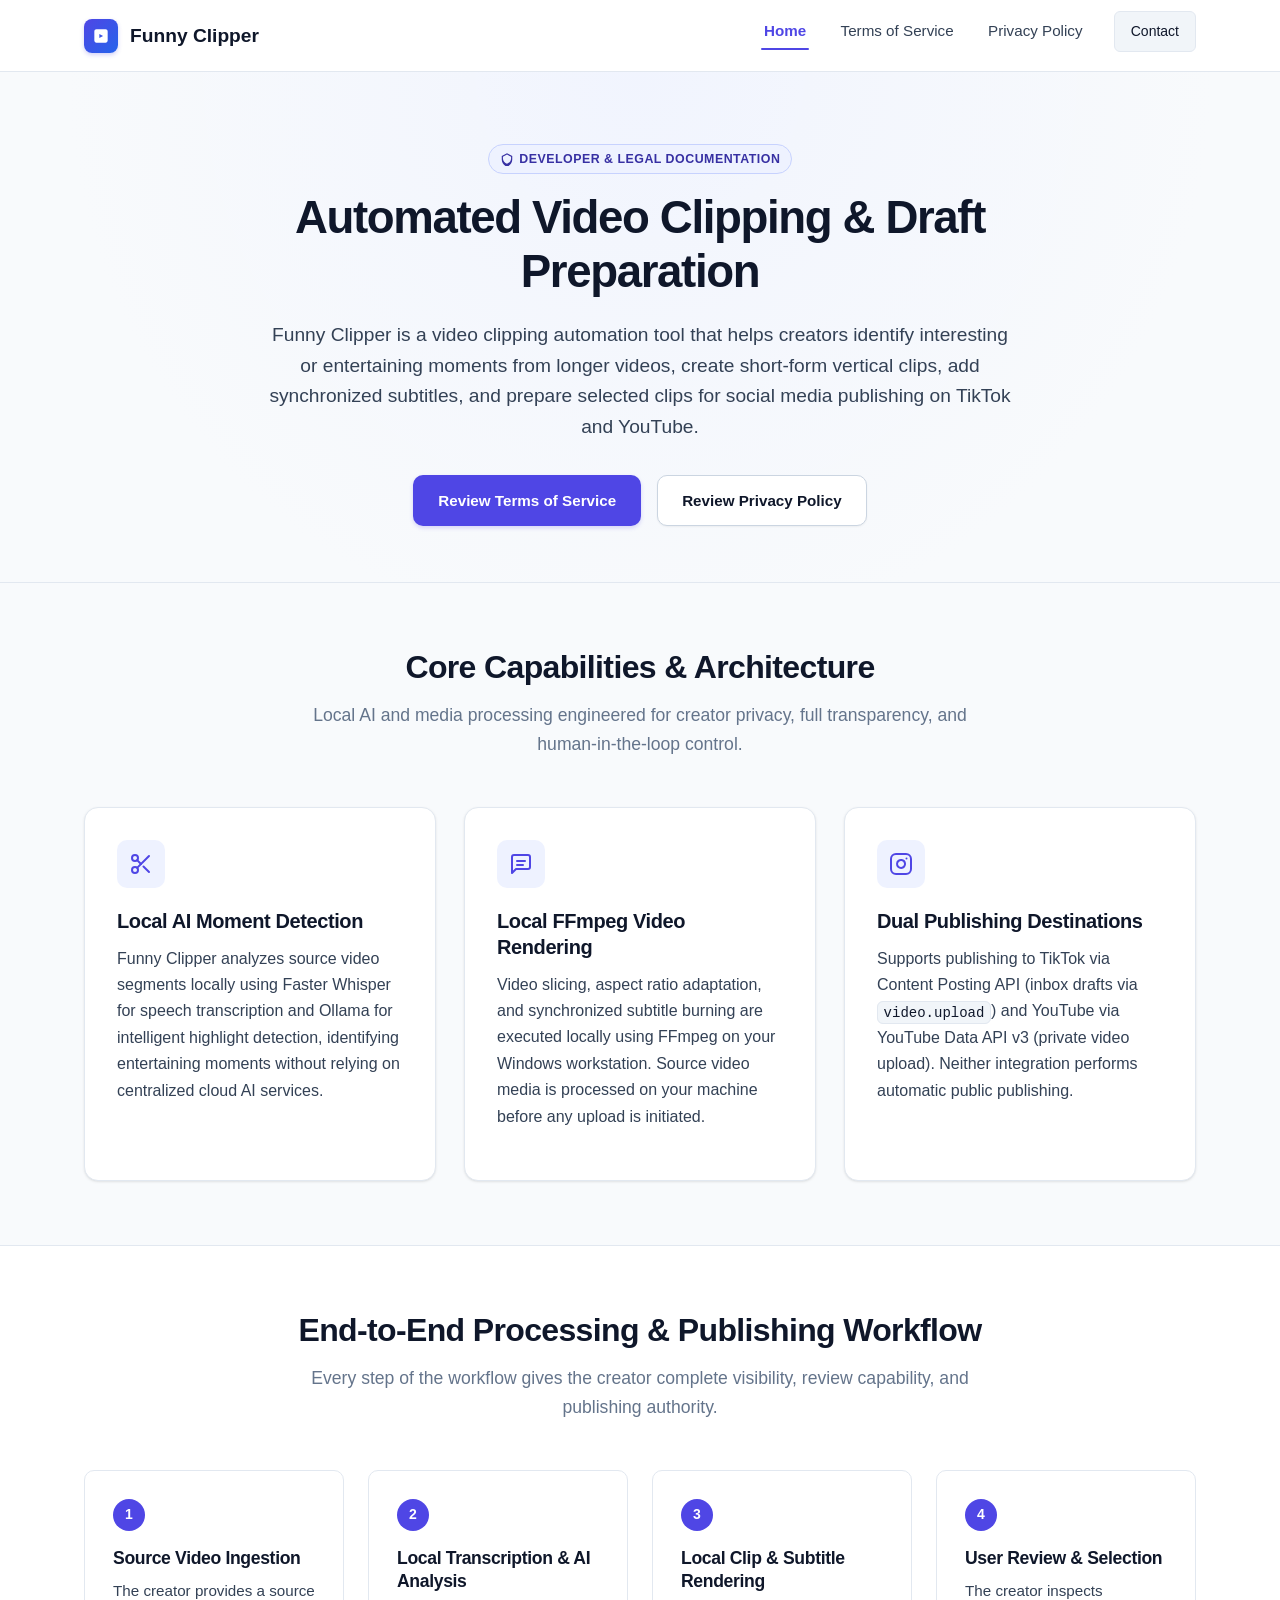
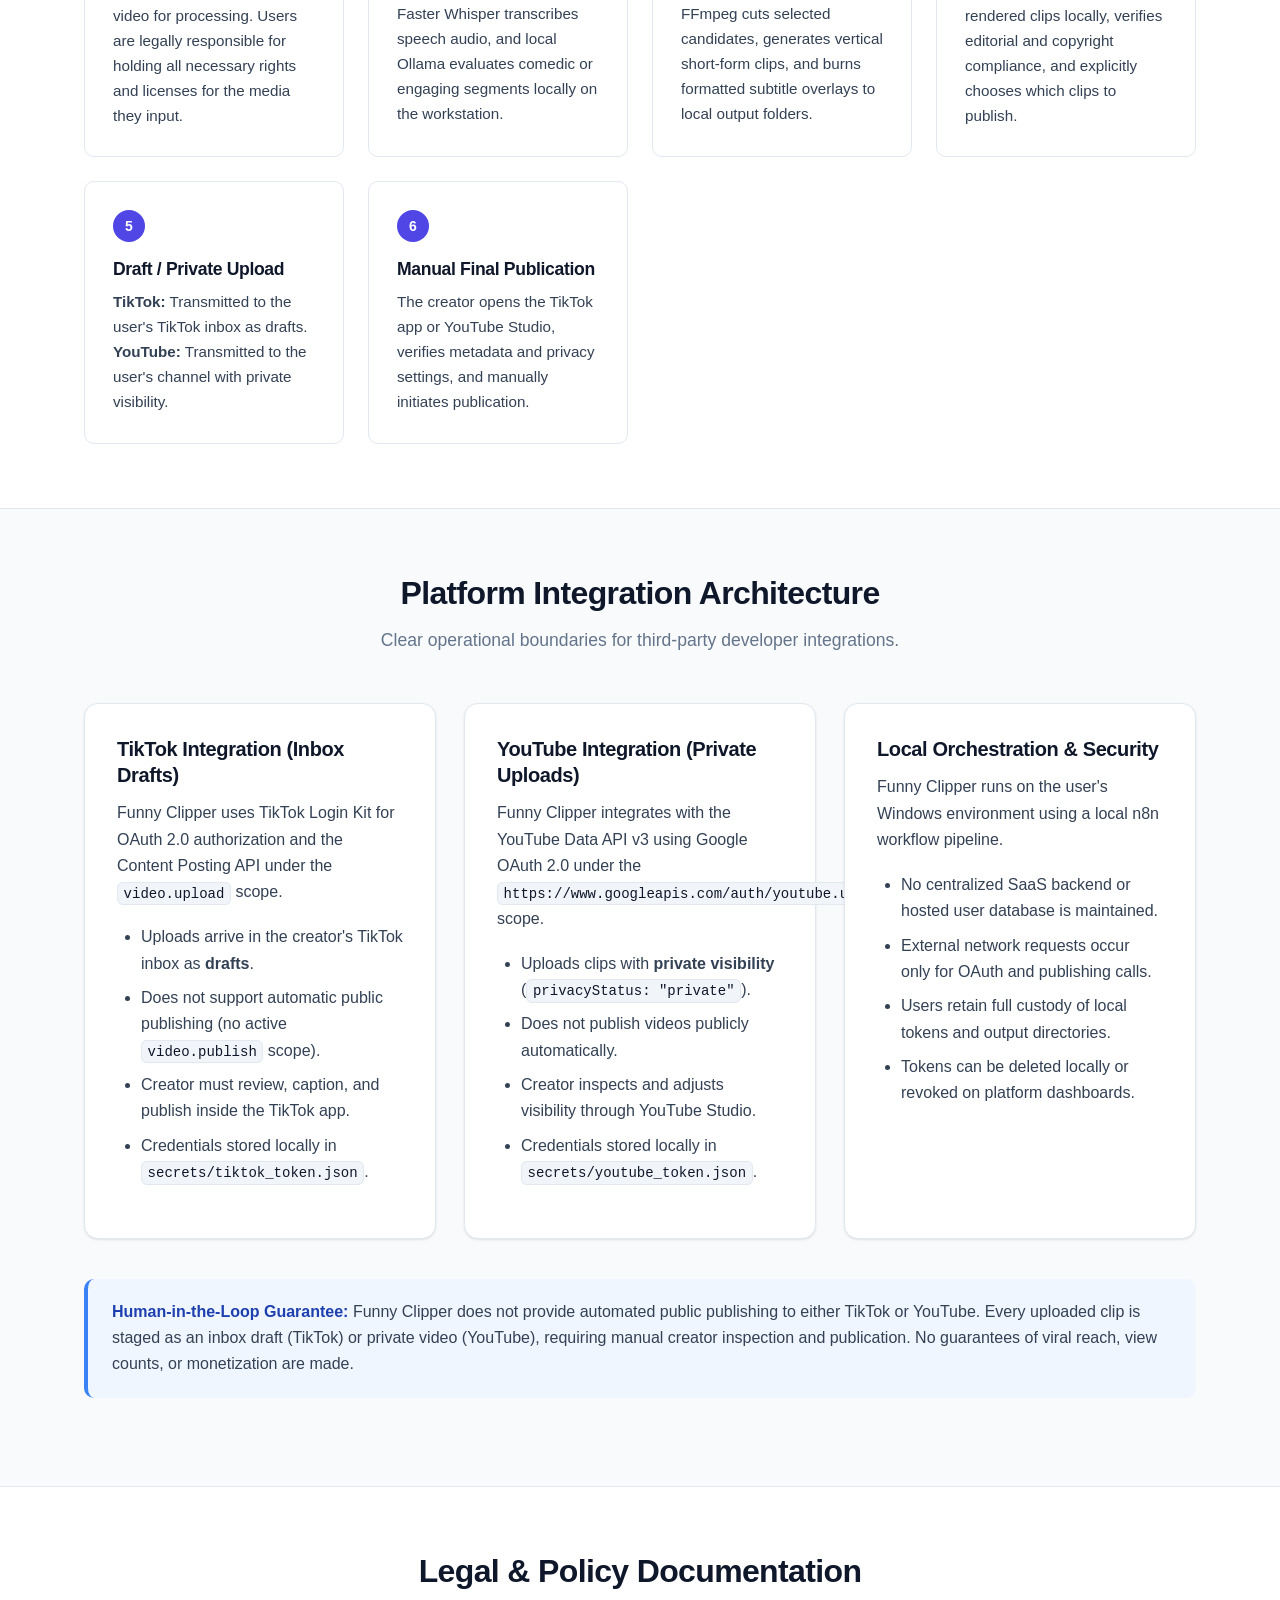
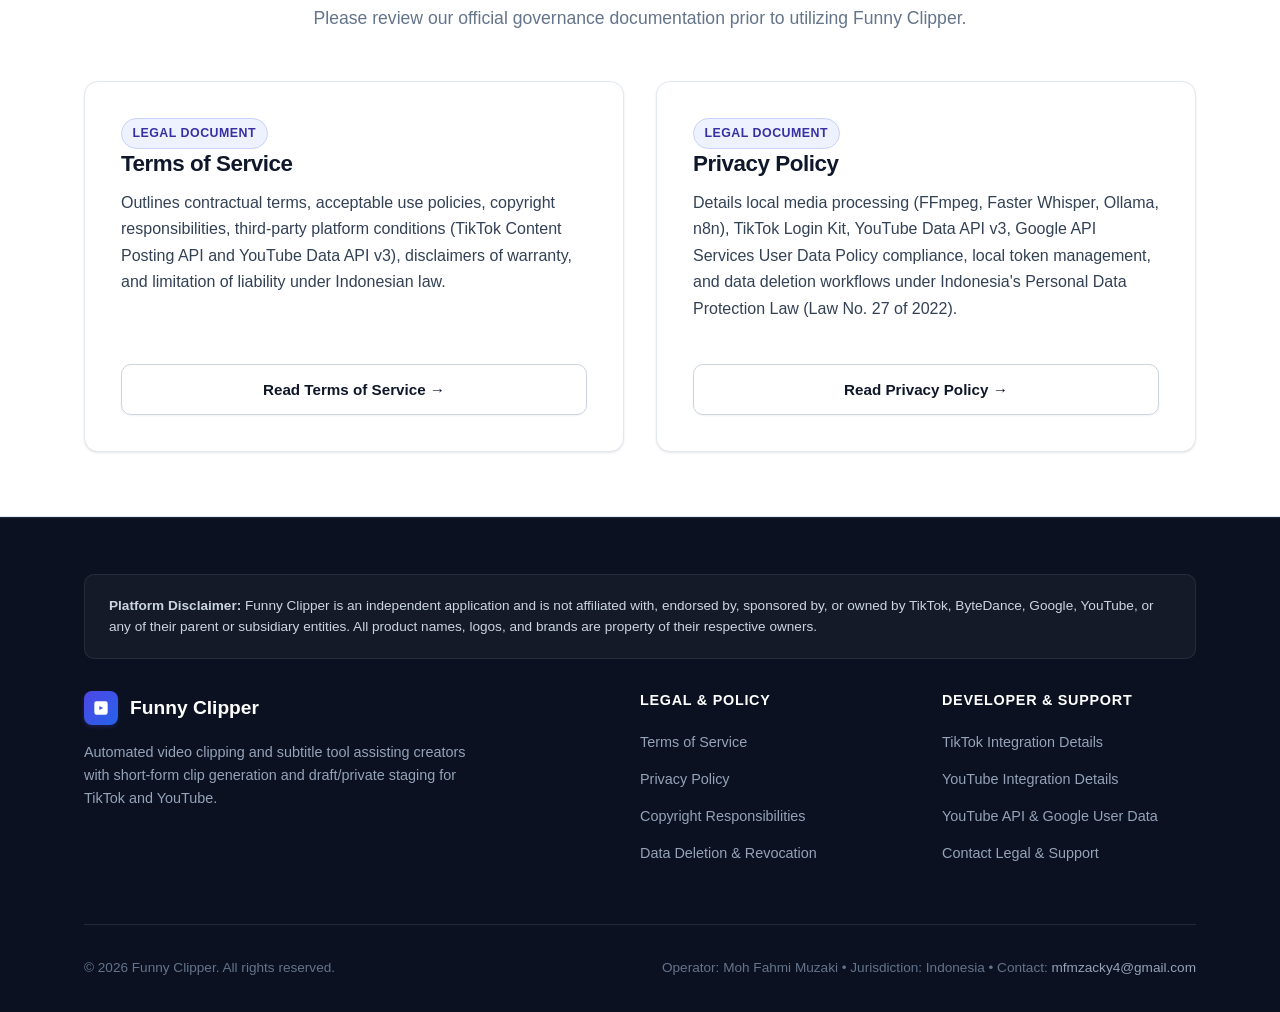
==== commit 2d2ffc8d: "-" ====
--- a/index.html
+++ b/index.html
@@ -3,18 +3,17 @@
 <head>
   <meta charset="UTF-8">
   <meta name="viewport" content="width=device-width, initial-scale=1.0">
-  <title>Funny Clipper — Automated Video Clipping & Publishing Tool</title>
-  <meta name="description" content="Funny Clipper is a video clipping automation tool that helps users identify interesting moments from longer videos, create short-form clips, add subtitles, and prepare selected clips for social media publishing.">
+  <title>Funny Clipper — Automated Video Clipping &amp; Publishing Tool</title>
+  <meta name="description" content="Funny Clipper is a video clipping automation tool that helps creators identify interesting moments from longer videos, create short-form clips with subtitles, and prepare them for TikTok inbox drafts and YouTube private uploads.">
   
-  <!-- Canonical Placeholder for GitHub Pages -->
-  <!-- Replace [GITHUB_USERNAME] with your actual GitHub username upon deployment -->
-  <link rel="canonical" href="https://[GITHUB_USERNAME].github.io/funny-clipper/">
+  <!-- Canonical URL for GitHub Pages -->
+  <link rel="canonical" href="https://muzzacky04.github.io/funny-clipper/">
   
   <!-- Open Graph Meta Tags -->
-  <meta property="og:title" content="Funny Clipper — Automated Video Clipping & Publishing Tool">
-  <meta property="og:description" content="Identify interesting moments from longer videos, create short-form clips, add subtitles, and prepare clips for social media publishing.">
+  <meta property="og:title" content="Funny Clipper — Automated Video Clipping &amp; Publishing Tool">
+  <meta property="og:description" content="Identify interesting moments from longer videos, create short-form clips, add subtitles, and prepare clips for TikTok drafts and YouTube private uploads.">
   <meta property="og:type" content="website">
-  <meta property="og:url" content="https://[GITHUB_USERNAME].github.io/funny-clipper/">
+  <meta property="og:url" content="https://muzzacky04.github.io/funny-clipper/">
   <meta property="og:site_name" content="Funny Clipper">
   
   <!-- Favicon (Inline SVG Data URI) -->
@@ -51,7 +50,7 @@
           <li><a href="terms.html" class="nav-link">Terms of Service</a></li>
           <li><a href="privacy.html" class="nav-link">Privacy Policy</a></li>
           <li>
-            <a href="terms.html#contact" class="nav-cta">
+            <a href="terms.html#section-18" class="nav-cta">
               <span>Contact</span>
             </a>
           </li>
@@ -68,11 +67,11 @@
           <svg width="14" height="14" viewBox="0 0 24 24" fill="currentColor">
             <path d="M12 2L3 7v6c0 5.55 3.84 10.74 9 12 5.16-1.26 9-6.45 9-12V7l-9-5zm0 18c-3.75-1-6.9-4.75-7-9V8.3l7-3.89 7 3.89V11c-.1 4.25-3.25 8-7 9z"/>
           </svg>
-          Developer &amp; Legal Center
+          Developer &amp; Legal Documentation
         </div>
         <h1 class="hero-title">Automated Video Clipping &amp; Draft Preparation</h1>
         <p class="hero-subtitle">
-          Funny Clipper is a video clipping automation tool that helps users identify interesting or entertaining moments from longer videos, create short-form clips, add subtitles, and prepare selected clips for social media publishing.
+          Funny Clipper is a video clipping automation tool that helps creators identify interesting or entertaining moments from longer videos, create short-form vertical clips, add synchronized subtitles, and prepare selected clips for social media publishing on TikTok and YouTube.
         </p>
         <div class="hero-actions">
           <a href="terms.html" class="btn btn-primary">Review Terms of Service</a>
@@ -85,8 +84,8 @@
     <section class="section">
       <div class="container">
         <div class="section-header">
-          <h2>Core Capabilities</h2>
-          <p>Designed to streamline video editing workflows while keeping full publishing control in user hands.</p>
+          <h2>Core Capabilities &amp; Architecture</h2>
+          <p>Local AI and media processing engineered for creator privacy, full transparency, and human-in-the-loop control.</p>
         </div>
 
         <div class="card-grid">
@@ -100,9 +99,9 @@
                 <line x1="8.12" y1="8.12" x2="12" y2="12"></line>
               </svg>
             </div>
-            <h3>Automated Moment Detection</h3>
-            <p>
-              Funny Clipper analyzes source video material to locate highlights, humorous clips, and engaging segments based on audio or visual pacing cues.
+            <h3>Local AI Moment Detection</h3>
+            <p>
+              Funny Clipper analyzes source video segments locally using Faster Whisper for speech transcription and Ollama for intelligent highlight detection, identifying entertaining moments without relying on centralized cloud AI services.
             </p>
           </div>
 
@@ -114,9 +113,9 @@
                 <line x1="8" y1="13" x2="14" y2="13"></line>
               </svg>
             </div>
-            <h3>Automated Subtitling</h3>
-            <p>
-              The tool renders accurate, synchronized subtitle overlays suitable for vertical mobile video consumption, improving accessibility and audience comprehension.
+            <h3>Local FFmpeg Video Rendering</h3>
+            <p>
+              Video slicing, aspect ratio adaptation, and synchronized subtitle burning are executed locally using FFmpeg on your Windows workstation. Source video media is processed on your machine before any upload is initiated.
             </p>
           </div>
 
@@ -128,9 +127,9 @@
                 <line x1="17.5" y1="6.5" x2="17.51" y2="6.5"></line>
               </svg>
             </div>
-            <h3>Draft to TikTok Inbox</h3>
-            <p>
-              Integrated via the official TikTok Content Posting API using the <code>video.upload</code> scope. Videos arrive directly in your TikTok inbox as drafts for final manual review.
+            <h3>Dual Publishing Destinations</h3>
+            <p>
+              Supports publishing to TikTok via Content Posting API (inbox drafts via <code>video.upload</code>) and YouTube via YouTube Data API v3 (private video upload). Neither integration performs automatic public publishing.
             </p>
           </div>
         </div>
@@ -141,78 +140,105 @@
     <section class="section section-alt">
       <div class="container">
         <div class="section-header">
-          <h2>Workflow &amp; Human-in-the-Loop Review</h2>
-          <p>Every step of the clipping and uploading lifecycle is transparent, user-controlled, and audited.</p>
+          <h2>End-to-End Processing &amp; Publishing Workflow</h2>
+          <p>Every step of the workflow gives the creator complete visibility, review capability, and publishing authority.</p>
         </div>
 
         <div class="workflow-grid">
           <div class="workflow-step">
             <div class="step-number">1</div>
-            <h3>Source Ingestion</h3>
-            <p>User designates or provides a source video for processing. Users must hold all necessary rights and licenses for the media they supply.</p>
+            <h3>Source Video Ingestion</h3>
+            <p>The creator provides a source video for processing. Users are legally responsible for holding all necessary rights and licenses for the media they input.</p>
           </div>
 
           <div class="workflow-step">
             <div class="step-number">2</div>
-            <h3>Highlight &amp; Subtitle Generation</h3>
-            <p>Funny Clipper identifies candidate segments, cuts short-form clips, and creates synchronized vertical subtitles.</p>
+            <h3>Local Transcription &amp; AI Analysis</h3>
+            <p>Faster Whisper transcribes speech audio, and local Ollama evaluates comedic or engaging segments locally on the workstation.</p>
           </div>
 
           <div class="workflow-step">
             <div class="step-number">3</div>
+            <h3>Local Clip &amp; Subtitle Rendering</h3>
+            <p>FFmpeg cuts selected candidates, generates vertical short-form clips, and burns formatted subtitle overlays to local output folders.</p>
+          </div>
+
+          <div class="workflow-step">
+            <div class="step-number">4</div>
             <h3>User Review &amp; Selection</h3>
-            <p>The user inspects the candidate clips locally, verifies editorial quality, copyright compliance, and chooses which clips to upload.</p>
-          </div>
-
-          <div class="workflow-step">
-            <div class="step-number">4</div>
-            <h3>Inbox Draft Upload</h3>
-            <p>Selected clips are transmitted to the user's authenticated TikTok account inbox as private drafts. Funny Clipper never publishes publicly on its own.</p>
+            <p>The creator inspects rendered clips locally, verifies editorial and copyright compliance, and explicitly chooses which clips to publish.</p>
           </div>
 
           <div class="workflow-step">
             <div class="step-number">5</div>
-            <h3>Final Publication in TikTok</h3>
-            <p>The creator opens the TikTok mobile application, inspects the draft video, adds captions/tags, and manually presses Publish.</p>
-          </div>
-        </div>
-      </div>
-    </section>
-
-    <!-- TikTok Integration Architecture -->
+            <h3>Draft / Private Upload</h3>
+            <p>
+              <strong>TikTok:</strong> Transmitted to the user's TikTok inbox as drafts.<br>
+              <strong>YouTube:</strong> Transmitted to the user's channel with private visibility.
+            </p>
+          </div>
+
+          <div class="workflow-step">
+            <div class="step-number">6</div>
+            <h3>Manual Final Publication</h3>
+            <p>The creator opens the TikTok app or YouTube Studio, verifies metadata and privacy settings, and manually initiates publication.</p>
+          </div>
+        </div>
+      </div>
+    </section>
+
+    <!-- Platform Integrations & Publishing Distinction -->
     <section class="section">
       <div class="container">
         <div class="section-header">
-          <h2>TikTok Developer Integration Details</h2>
-          <p>Technical transparency for users, reviewers, and developer platform auditors.</p>
+          <h2>Platform Integration Architecture</h2>
+          <p>Clear operational boundaries for third-party developer integrations.</p>
         </div>
 
         <div class="card-grid">
           <div class="feature-card">
-            <h3>Login Kit &amp; OAuth 2.0</h3>
-            <p>
-              Users authenticate explicitly through TikTok's official OAuth 2.0 authorization dialog. Funny Clipper requests only the least privilege necessary to complete the draft upload operation.
-            </p>
-          </div>
-
-          <div class="feature-card">
-            <h3>Content Posting API (<code>video.upload</code>)</h3>
-            <p>
-              Funny Clipper uses the TikTok Content Posting API with the <code>video.upload</code> scope strictly to stage user-selected videos in the creator's TikTok inbox as drafts.
-            </p>
-          </div>
-
-          <div class="feature-card">
-            <h3>Local Execution &amp; Credential Control</h3>
-            <p>
-              Funny Clipper operates as a local Windows application. Authentication tokens reside on the user's local operating system filesystem. Users retain full control to delete local credentials or revoke access at any time.
-            </p>
+            <h3>TikTok Integration (Inbox Drafts)</h3>
+            <p>
+              Funny Clipper uses TikTok Login Kit for OAuth 2.0 authorization and the Content Posting API under the <code>video.upload</code> scope.
+            </p>
+            <ul>
+              <li>Uploads arrive in the creator's TikTok inbox as <strong>drafts</strong>.</li>
+              <li>Does not support automatic public publishing (no active <code>video.publish</code> scope).</li>
+              <li>Creator must review, caption, and publish inside the TikTok app.</li>
+              <li>Credentials stored locally in <code>secrets/tiktok_token.json</code>.</li>
+            </ul>
+          </div>
+
+          <div class="feature-card">
+            <h3>YouTube Integration (Private Uploads)</h3>
+            <p>
+              Funny Clipper integrates with the YouTube Data API v3 using Google OAuth 2.0 under the <code>https://www.googleapis.com/auth/youtube.upload</code> scope.
+            </p>
+            <ul>
+              <li>Uploads clips with <strong>private visibility</strong> (<code>privacyStatus: "private"</code>).</li>
+              <li>Does not publish videos publicly automatically.</li>
+              <li>Creator inspects and adjusts visibility through YouTube Studio.</li>
+              <li>Credentials stored locally in <code>secrets/youtube_token.json</code>.</li>
+            </ul>
+          </div>
+
+          <div class="feature-card">
+            <h3>Local Orchestration &amp; Security</h3>
+            <p>
+              Funny Clipper runs on the user's Windows environment using a local n8n workflow pipeline.
+            </p>
+            <ul>
+              <li>No centralized SaaS backend or hosted user database is maintained.</li>
+              <li>External network requests occur only for OAuth and publishing calls.</li>
+              <li>Users retain full custody of local tokens and output directories.</li>
+              <li>Tokens can be deleted locally or revoked on platform dashboards.</li>
+            </ul>
           </div>
         </div>
 
         <div class="callout callout-info" style="margin-top: 2.5rem;">
           <p>
-            <strong>Note on Automated Publishing:</strong> Funny Clipper does not provide automatic public publishing. All uploaded media requires manual creator inspection and publication within the official TikTok application. No claims of viral reach, view counts, monetization, or algorithmic favorability are made.
+            <strong>Human-in-the-Loop Guarantee:</strong> Funny Clipper does not provide automated public publishing to either TikTok or YouTube. Every uploaded clip is staged as an inbox draft (TikTok) or private video (YouTube), requiring manual creator inspection and publication. No guarantees of viral reach, view counts, or monetization are made.
           </p>
         </div>
       </div>
@@ -232,7 +258,7 @@
               <span class="badge">Legal Document</span>
               <h3>Terms of Service</h3>
               <p>
-                Outlines the contractual terms, acceptable use policies, copyright responsibilities, third-party platform terms (TikTok and YouTube), disclaimers of warranty, and limitation of liability.
+                Outlines contractual terms, acceptable use policies, copyright responsibilities, third-party platform conditions (TikTok Content Posting API and YouTube Data API v3), disclaimers of warranty, and limitation of liability under Indonesian law.
               </p>
             </div>
             <a href="terms.html" class="btn btn-secondary" style="margin-top: 1.5rem;">Read Terms of Service &rarr;</a>
@@ -243,7 +269,7 @@
               <span class="badge">Legal Document</span>
               <h3>Privacy Policy</h3>
               <p>
-                Details how data is collected, how the TikTok Login Kit and Content Posting API process information, local token storage, user data deletion procedures, and revocation workflows.
+                Details local media processing (FFmpeg, Faster Whisper, Ollama, n8n), TikTok Login Kit, YouTube Data API v3, Google API Services User Data Policy compliance, local token management, and data deletion workflows under Indonesia's Personal Data Protection Law (Law No. 27 of 2022).
               </p>
             </div>
             <a href="privacy.html" class="btn btn-secondary" style="margin-top: 1.5rem;">Read Privacy Policy &rarr;</a>
@@ -281,7 +307,7 @@
             <span>Funny Clipper</span>
           </a>
           <p>
-            Automated video clipping and subtitle tool assisting creators with short-form clip generation and draft preparation for social media publishing.
+            Automated video clipping and subtitle tool assisting creators with short-form clip generation and draft/private staging for TikTok and YouTube.
           </p>
         </div>
 
@@ -290,27 +316,28 @@
           <ul class="footer-links">
             <li><a href="terms.html">Terms of Service</a></li>
             <li><a href="privacy.html">Privacy Policy</a></li>
-            <li><a href="terms.html#copyright">Copyright Responsibilities</a></li>
-            <li><a href="privacy.html#deletion">Data Deletion &amp; Revocation</a></li>
+            <li><a href="terms.html#section-7">Copyright Responsibilities</a></li>
+            <li><a href="privacy.html#section-11">Data Deletion &amp; Revocation</a></li>
           </ul>
         </div>
 
         <div class="footer-nav-col">
           <h4>Developer &amp; Support</h4>
           <ul class="footer-links">
-            <li><a href="terms.html#tiktok">TikTok Integration Details</a></li>
-            <li><a href="privacy.html#tiktok-permissions">TikTok Permissions &amp; Scopes</a></li>
-            <li><a href="terms.html#contact">Contact Legal &amp; Support</a></li>
+            <li><a href="terms.html#section-5">TikTok Integration Details</a></li>
+            <li><a href="terms.html#section-6">YouTube Integration Details</a></li>
+            <li><a href="privacy.html#section-8">YouTube API &amp; Google User Data</a></li>
+            <li><a href="terms.html#section-18">Contact Legal &amp; Support</a></li>
           </ul>
         </div>
       </div>
 
       <div class="footer-bottom">
         <div>
-          &copy; <span id="current-year">2026</span> Funny Clipper. All rights reserved.
+          &copy; 2026 Funny Clipper. All rights reserved.
         </div>
         <div>
-          Operator: <span class="placeholder">[OWNER NAME]</span> &bull; Jurisdiction: <span class="placeholder">[COUNTRY / JURISDICTION]</span>
+          Operator: Moh Fahmi Muzaki &bull; Jurisdiction: Indonesia &bull; Contact: <a href="mailto:mfmzacky4@gmail.com">mfmzacky4@gmail.com</a>
         </div>
       </div>
     </div>
@@ -319,4 +346,3 @@
   <script src="assets/js/main.js"></script>
 </body>
 </html>
-
